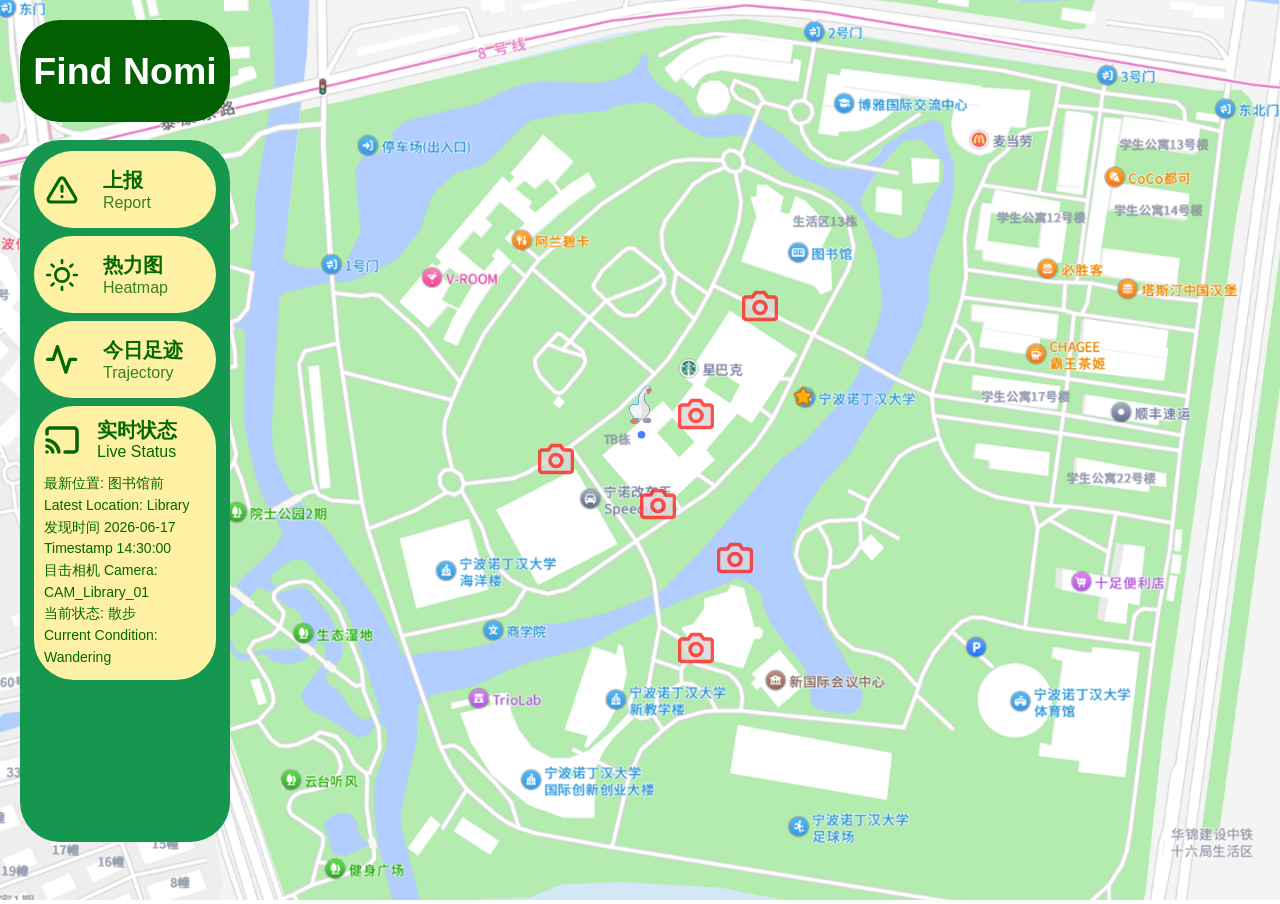
==== index.html @ 60581c97 "Add files via upload" ====
<!DOCTYPE html>
<html lang="zh-CN">
<head>
    <meta charset="UTF-8">
    <title>Find Nomi</title>
    <style>
         
        * {
            margin: 0;
            padding: 0;
            box-sizing: border-box;
            font-family: "苹方", sans-serif;
        }
        body {
            width: 100vw;
            height: 100vh;
            overflow: hidden;
            position: relative;
        }

        .bg-map {
            width: 100%;
            height: 100%;
            position: absolute;
            top: 0;
            left: 0;
            z-index: 1;
        }
        .bg-map img {
            width: 100%;
            height: 100%;
            object-fit: cover;
            object-position: top left;
        }

        /* 左上角绿色标题 */
        .logo-box {
            position: absolute;
            top: 20px;
            left: 20px;
            z-index: 10;
        }
        .logo-box span {
            display: flex;
            align-items: center;
            justify-content: center;
            width: 210px;
            height: 102px;
            background-color: #026002;
            color: #fff;
            font-size: 37.5px;
            font-weight: bold;
            border-radius: 40px;
        }

        /* 左侧导航栏 */
        .sidebar-left {
            position: absolute;
            top: 140px;
            left: 20px;
            width: 210px;
            height: 78vh;
            background-color: #169750;
            padding: 11px 14px;
            border-radius: 40px;
            overflow: hidden;
            z-index: 10;
            display: flex;
            flex-direction: column;
            gap: 8px;
        }

        /* 黄色功能按钮 */
        .btn-yellow {
            background-color: #FFF1A3;
            border-radius: 50px;
            padding: 16px 12px;
            display: flex;
            align-items: center;
            gap: 25px;
        }
        .btn-yellow img {
            width: 32px;
        }
        .btn-yellow p:first-child {
            font-size: 20px;
            font-weight: bold;
            color: #006800
        }
        .btn-yellow p:last-child {
            font-size: 16px;
            opacity: 0.8;
            color: #006800
        }

        /* 实时状态 */
        .status-card {
            background-color: #FFF1A3;
            border-radius: 40px;
            padding: 12px 10px;
            margin-top: 0px;
        }
        /* 图标 + 文字 */
        .status-header {
            display: flex;
            align-items: center;
            gap: 17px;
            margin-bottom: 12px;
        }
        .status-header img {
            width: 36px;
            height: 36px;
        }
        .title-group p:first-child {
            font-size: 20px;
            font-weight: bold;
            line-height: 1.2;
            color: #006800
        }
        .title-group p:last-child {
            font-size: 16px;
            line-height: 1.2;
            color: #006800
        }
        /* 下方信息区 */
        .status-info {
            font-size: 14px;
            line-height: 1.55;
            color: #006800
        }
        .status-info p {
            white-space: nowrap; 
        }

        .goose-mark {
            position: absolute;
            top: 42%;
            left: 48%;
            width: 55px;
            z-index: 5;
        }

        .camera-mark {
            position: absolute;
            width: 36px;
            z-index: 5;
        }
    </style>
</head>
<body>
    <div class="bg-map">
        <img src="images/campus.png" alt="校园底图">
    </div>

    <div class="logo-box">
        <span>Find Nomi</span>
    </div>

    <div class="sidebar-left">
        <!-- 上报按钮 -->
        <div class="btn-yellow">
            <img src="images/icon_report.svg" alt="上报图标">
            <div>
                <p>上报</p>
                <p>Report</p>
            </div>
        </div>
        <!-- 热力图按钮 -->
        <div class="btn-yellow">
            <img src="images/icon_heat.svg" alt="热力图图标">
            <div>
                <p>热力图</p>
                <p>Heatmap</p>
            </div>
        </div>
        <!-- 今日足迹按钮 -->
        <div class="btn-yellow">
            <img src="images/icon_track.svg" alt="足迹图标">
            <div>
                <p>今日足迹</p>
                <p>Trajectory</p>
            </div>
        </div>

        <!-- 实时状态卡片【最终排版匹配你的截图】 -->
        <div class="status-card">
            <div class="status-header">
                <img src="images/icon_live.svg" alt="状态图标">
                <div class="title-group">
                    <p>实时状态</p>
                    <p>Live Status</p>
                </div>
            </div>
            <div class="status-info">
                <p>最新位置: 图书馆前</p>
                <p>Latest Location: Library</p>

                <p>发现时间 2026-06-17</p>
                <p>Timestamp 14:30:00</p>

                <p>目击相机 Camera:</p>
                <p>CAM_Library_01</p>

                <p>当前状态: 散步</p>
                <p>Current Condition:</p>
                <p>Wandering</p>
            </div>
        </div>
    </div>

    <!-- 地图上悬浮元素：大鹅 + 6个相机点位 -->
    <img class="goose-mark" src="images/goose_icon.svg" alt="大鹅">
    <img class="camera-mark" src="images/camera_marker.svg" style="top:32%;left:58%;">
    <img class="camera-mark" src="images/camera_marker.svg" style="top:44%;left:53%;">
    <img class="camera-mark" src="images/camera_marker.svg" style="top:49%;left:42%;">
    <img class="camera-mark" src="images/camera_marker.svg" style="top:54%;left:50%;">
    <img class="camera-mark" src="images/camera_marker.svg" style="top:60%;left:56%;">
    <img class="camera-mark" src="images/camera_marker.svg" style="top:70%;left:53%;">
</body>
</html>
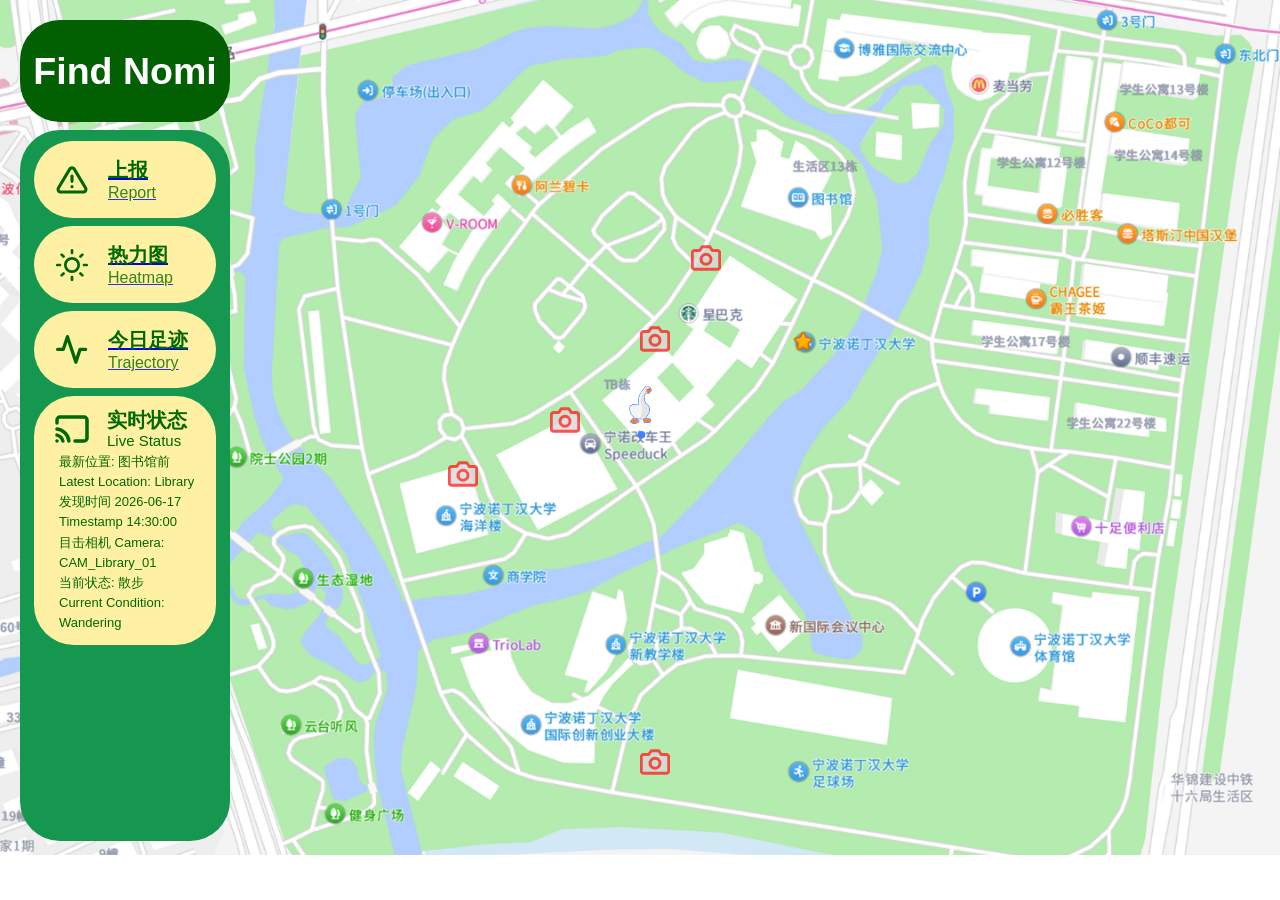
==== commit e5b9f2de: "Add files via upload" ====
--- a/index.html
+++ b/index.html
@@ -20,9 +20,9 @@
 
         .bg-map {
             width: 100%;
-            height: 100%;
-            position: absolute;
-            top: 0;
+            height: auto;
+            position: absolute;
+            top: -55px;
             left: 0;
             z-index: 1;
         }
@@ -56,10 +56,10 @@
         /* 左侧导航栏 */
         .sidebar-left {
             position: absolute;
-            top: 140px;
+            top: 130px;
             left: 20px;
             width: 210px;
-            height: 78vh;
+            height: 79vh;
             background-color: #169750;
             padding: 11px 14px;
             border-radius: 40px;
@@ -77,10 +77,11 @@
             padding: 16px 12px;
             display: flex;
             align-items: center;
-            gap: 25px;
+            gap: 20px;
         }
         .btn-yellow img {
             width: 32px;
+            margin-left: 10px;
         }
         .btn-yellow p:first-child {
             font-size: 20px;
@@ -105,11 +106,12 @@
             display: flex;
             align-items: center;
             gap: 17px;
-            margin-bottom: 12px;
+            margin-bottom: 10px;
         }
         .status-header img {
             width: 36px;
             height: 36px;
+            margin-left: 10px;
         }
         .title-group p:first-child {
             font-size: 20px;
@@ -118,14 +120,15 @@
             color: #006800
         }
         .title-group p:last-child {
-            font-size: 16px;
+            font-size: 15px;
             line-height: 1.2;
             color: #006800
         }
-        /* 下方信息区 */
         .status-info {
-            font-size: 14px;
+            font-size: 13px;
             line-height: 1.55;
+            margin-left: 15px;
+            margin-top: -8px;
             color: #006800
         }
         .status-info p {
@@ -142,14 +145,14 @@
 
         .camera-mark {
             position: absolute;
-            width: 36px;
+            width: 30px;
             z-index: 5;
         }
     </style>
 </head>
 <body>
     <div class="bg-map">
-        <img src="images/campus.png" alt="校园底图">
+        <img src="./campus.png" alt="校园底图">
     </div>
 
     <div class="logo-box">
@@ -157,32 +160,32 @@
     </div>
 
     <div class="sidebar-left">
-        <!-- 上报按钮 -->
-        <div class="btn-yellow">
+
+        <a href="report.html" class="btn-yellow">
             <img src="images/icon_report.svg" alt="上报图标">
             <div>
                 <p>上报</p>
                 <p>Report</p>
             </div>
-        </div>
-        <!-- 热力图按钮 -->
-        <div class="btn-yellow">
+        </a>
+
+        <a href="heatmap.html" class="btn-yellow">
             <img src="images/icon_heat.svg" alt="热力图图标">
             <div>
                 <p>热力图</p>
                 <p>Heatmap</p>
             </div>
-        </div>
-        <!-- 今日足迹按钮 -->
-        <div class="btn-yellow">
+        </a>
+
+        <a href="trajectory.html" class="btn-yellow">
             <img src="images/icon_track.svg" alt="足迹图标">
             <div>
                 <p>今日足迹</p>
                 <p>Trajectory</p>
             </div>
-        </div>
-
-        <!-- 实时状态卡片【最终排版匹配你的截图】 -->
+        </a>
+
+        <!--实时状态-->
         <div class="status-card">
             <div class="status-header">
                 <img src="images/icon_live.svg" alt="状态图标">
@@ -208,13 +211,11 @@
         </div>
     </div>
 
-    <!-- 地图上悬浮元素：大鹅 + 6个相机点位 -->
     <img class="goose-mark" src="images/goose_icon.svg" alt="大鹅">
-    <img class="camera-mark" src="images/camera_marker.svg" style="top:32%;left:58%;">
-    <img class="camera-mark" src="images/camera_marker.svg" style="top:44%;left:53%;">
-    <img class="camera-mark" src="images/camera_marker.svg" style="top:49%;left:42%;">
-    <img class="camera-mark" src="images/camera_marker.svg" style="top:54%;left:50%;">
-    <img class="camera-mark" src="images/camera_marker.svg" style="top:60%;left:56%;">
-    <img class="camera-mark" src="images/camera_marker.svg" style="top:70%;left:53%;">
+    <img class="camera-mark" src="images/camera_marker.svg" style="top:27%;left:54%;">
+    <img class="camera-mark" src="images/camera_marker.svg" style="top:36%;left:50%;">
+    <img class="camera-mark" src="images/camera_marker.svg" style="top:45%;left:43%;">
+    <img class="camera-mark" src="images/camera_marker.svg" style="top:51%;left:35%;">
+    <img class="camera-mark" src="images/camera_marker.svg" style="top:83%;left:50%;">
 </body>
 </html>
